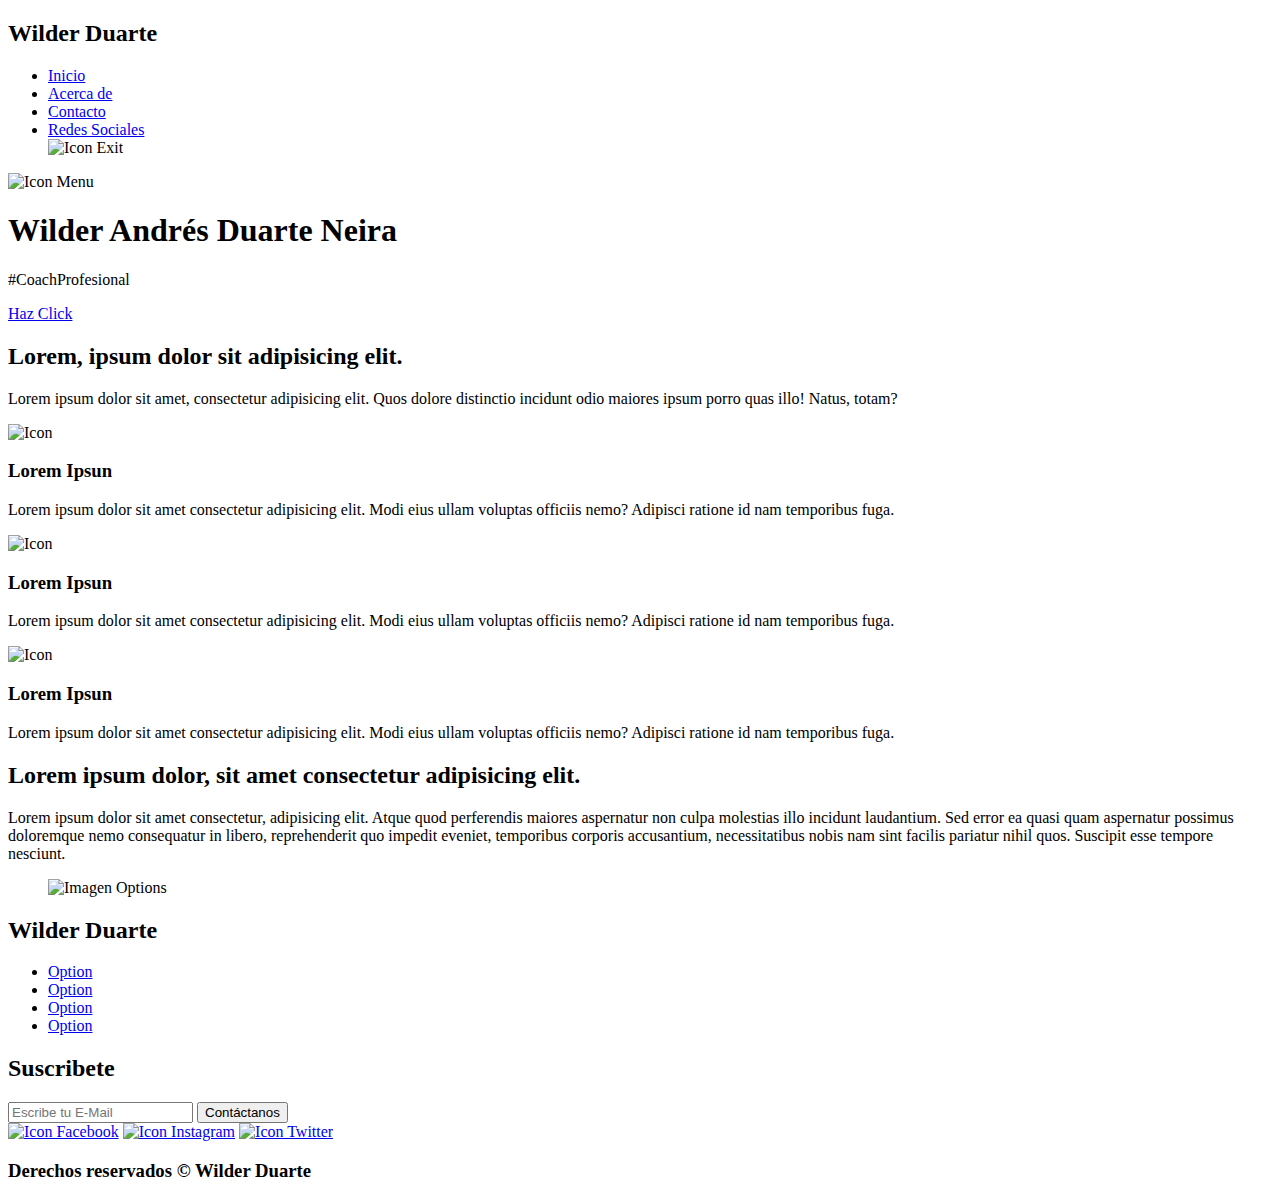
==== index.html @ a6acffa3 "first commit" ====
<!DOCTYPE html>
<html lang="en">
<head>
    <meta charset="UTF-8">
    <meta http-equiv="X-UA-Compatible" content="IE=edge">
    <meta name="viewport" content="width=device-width, initial-scale=1.0">
    <title>Wilder Duarte</title>
    <link rel="shortcut icon" href="icons/icon.png" type="image/x-icon">
    <link rel="stylesheet" href="css/normalize.css">
    <link rel="stylesheet" href="css/style.css">
</head>
<body>
    <!-- front page -->
    <header class="person">
        <nav class="nav container">
            <div class="nav_logo">
                <h2 class="nav_title">Wilder Duarte</h2>
            </div>
            <!-- ul.nav_link.nav_link_menu>(li.nav_items>a.nav_links{Texto})*4 -->
            <ul class="nav_link nav_link_menu">
                <li class="nav_items">
                    <a href="#" class="nav_links">Inicio</a>
                </li>
                <li class="nav_items">
                    <a href="#" class="nav_links">Acerca de</a>
                </li>
                <li class="nav_items">
                    <a href="#" class="nav_links">Contacto</a>
                </li>
                <li class="nav_items">
                    <a href="#" class="nav_links">Redes Sociales</a>
                </li>
                <img src="icons/exit.svg" alt="Icon Exit" class="nav_close">
            </ul>
            <div class="nav_menu">
                <img src="icons/menu.svg" alt="Icon Menu" class="nav_img">
            </div>
        </nav>
        <section class="person_container container">
            <h1 class="person_title">Wilder Andrés Duarte Neira</h1>
            <p class="person_paragraph">#CoachProfesional</p>
            <a href="#" class="btn">Haz Click</a>
        </section>
    </header>

    <!-- options -->
    <main>
        <section class="container about">
            <h2 class="subtitle">Lorem, ipsum dolor sit adipisicing elit.</h2>
            <p class="about_paragraph">Lorem ipsum dolor sit amet, consectetur adipisicing elit. Quos dolore distinctio incidunt odio maiores ipsum porro quas illo! Natus, totam?</p>

            <div class="about_main">
                <!-- (article.about_icons>img.about_icon+h3.about_title+p.about_paragraph)*3 -->
                <article class="about_icons">
                    <img src="icons/menu.svg" alt="Icon" class="about_icon">
                    <h3 class="about_title">Lorem Ipsun</h3>
                    <p class="about_paragraph">Lorem ipsum dolor sit amet consectetur adipisicing elit. Modi eius ullam voluptas officiis nemo? Adipisci ratione id nam temporibus fuga.</p>
                </article>
                <article class="about_icons">
                    <img src="icons/menu.svg" alt="Icon" class="about_icon">
                    <h3 class="about_title">Lorem Ipsun</h3>
                    <p class="about_paragraph">Lorem ipsum dolor sit amet consectetur adipisicing elit. Modi eius ullam voluptas officiis nemo? Adipisci ratione id nam temporibus fuga.</p>
                </article>
                <article class="about_icons">
                    <img src="icons/menu.svg" alt="Icon" class="about_icon">
                    <h3 class="about_title">Lorem Ipsun</h3>
                    <p class="about_paragraph">Lorem ipsum dolor sit amet consectetur adipisicing elit. Modi eius ullam voluptas officiis nemo? Adipisci ratione id nam temporibus fuga.</p>
                </article>
            </div>
        </section>
        
        <section class="options">
            <div class="options_container container">
                <div class="options_texts">
                    <h2 class="subtitle">Lorem ipsum dolor, sit amet consectetur adipisicing elit.</h2>
                    <p class="options_paragraph">Lorem ipsum dolor sit amet consectetur, adipisicing elit. Atque quod perferendis maiores aspernatur non culpa molestias illo incidunt laudantium. Sed error ea quasi quam aspernatur possimus doloremque nemo consequatur in libero, reprehenderit quo impedit eveniet, temporibus corporis accusantium, necessitatibus nobis nam sint facilis pariatur nihil quos. Suscipit esse tempore nesciunt.</p>
                </div>
                <figure class="options_picture">
                    <img src="images/Perfil.jpg" alt="Imagen Options" class="options_img">
                </figure>
            </div>
        </section>
    </main>

    <footer class="footer">
        <section class="footer_container container">
            <nav class="nav nav--footer">
                <h2 class="footer_title">Wilder Duarte</h2>
                <ul class="nav_link nav_link--footer">
                    <!-- (li.nav_items>a.nav_links{Option})*4 -->
                    <li class="nav_items">
                        <a href="#" class="nav_links">Option</a>
                    </li>
                    <li class="nav_items">
                        <a href="#" class="nav_links">Option</a>
                    </li>
                    <li class="nav_items">
                        <a href="#" class="nav_links">Option</a>
                    </li>
                    <li class="nav_items">
                        <a href="#" class="nav_links">Option</a>
                    </li>
                </ul>
            </nav>
            <form class="footer_form">
                <h2 class="footer_info">Suscribete</h2>
                <!-- .footer_inputs>input:email.footer_input+input:submit.footer_submit -->
                <div class="footer_inputs">
                    <input type="email" class="footer_input" placeholder="Escribe tu E-Mail">
                    <input type="submit" value="Contáctanos" class="footer_submit">
                </div>
            </form>
        </section>
        <section class="footer_copy container">
            <div class="footer_social">
                <a href="#" class="footer_icon"><img src="icons/facebook.svg" alt="Icon Facebook" class="footer_img"></a>
                <a href="#" class="footer_icon"><img src="icons/instagram.svg" alt="Icon Instagram" class="footer_img"></a>
                <a href="#" class="footer_icon"><img src="icons/twitter.svg" alt="Icon Twitter" class="footer_img"></a>
            </div>
            <h3 class="footer_copyright">Derechos reservados &copy; Wilder Duarte</h3>
        </section>
    </footer>

    <script src="js/slider.js"></script>
    <script src="js/questions.js"></script>
</body>
</html>
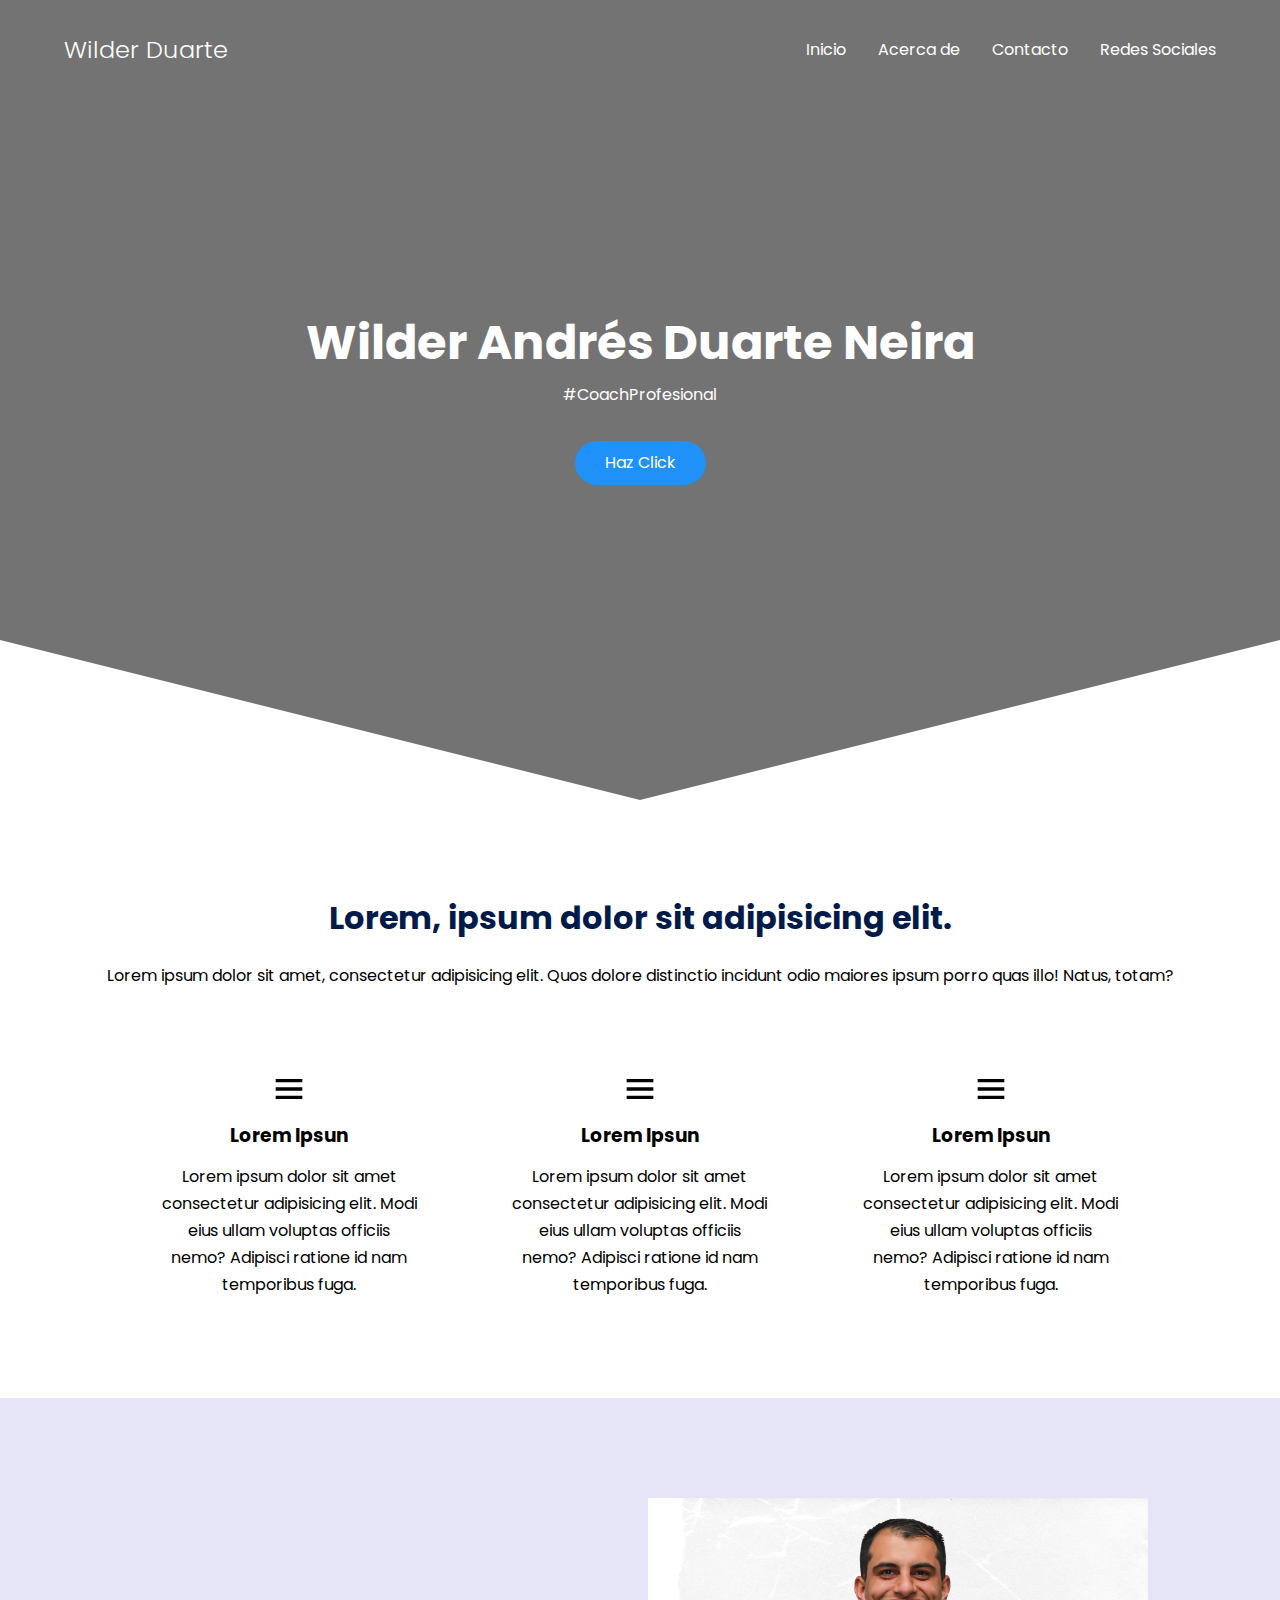
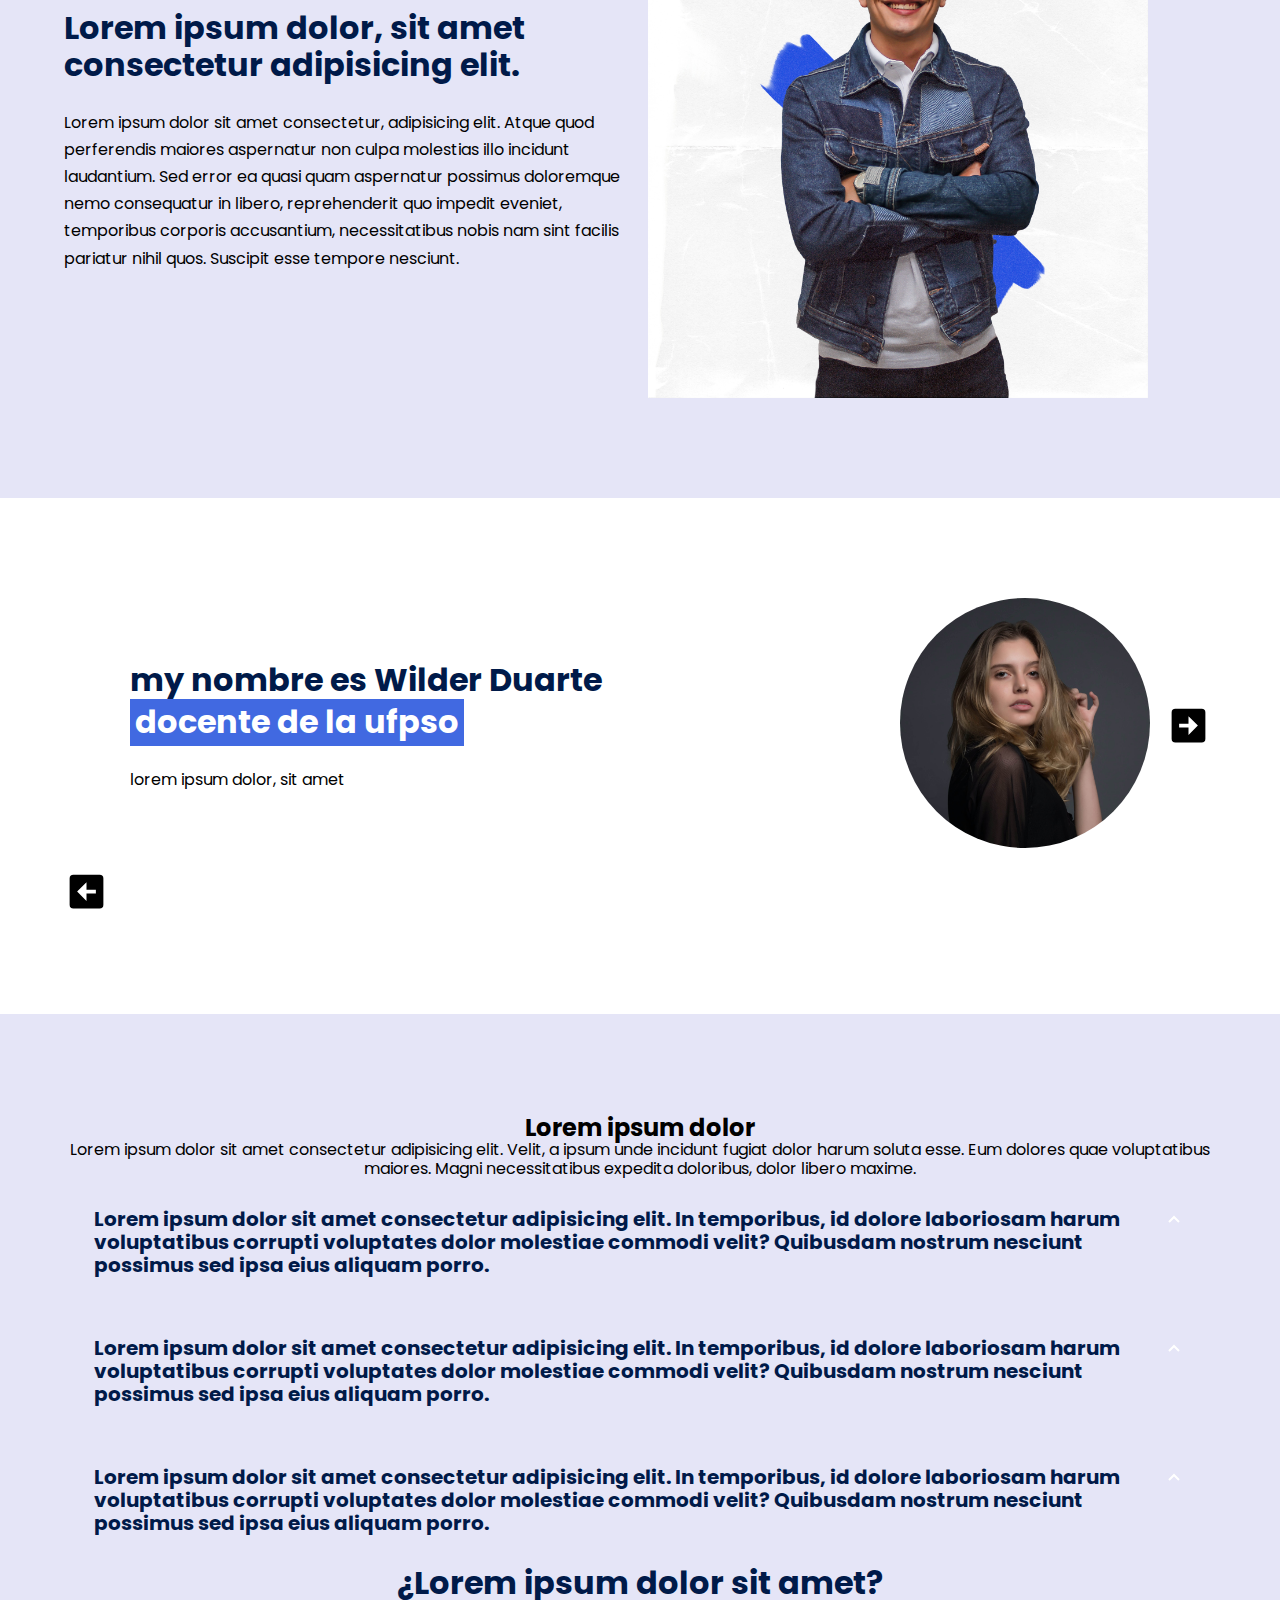
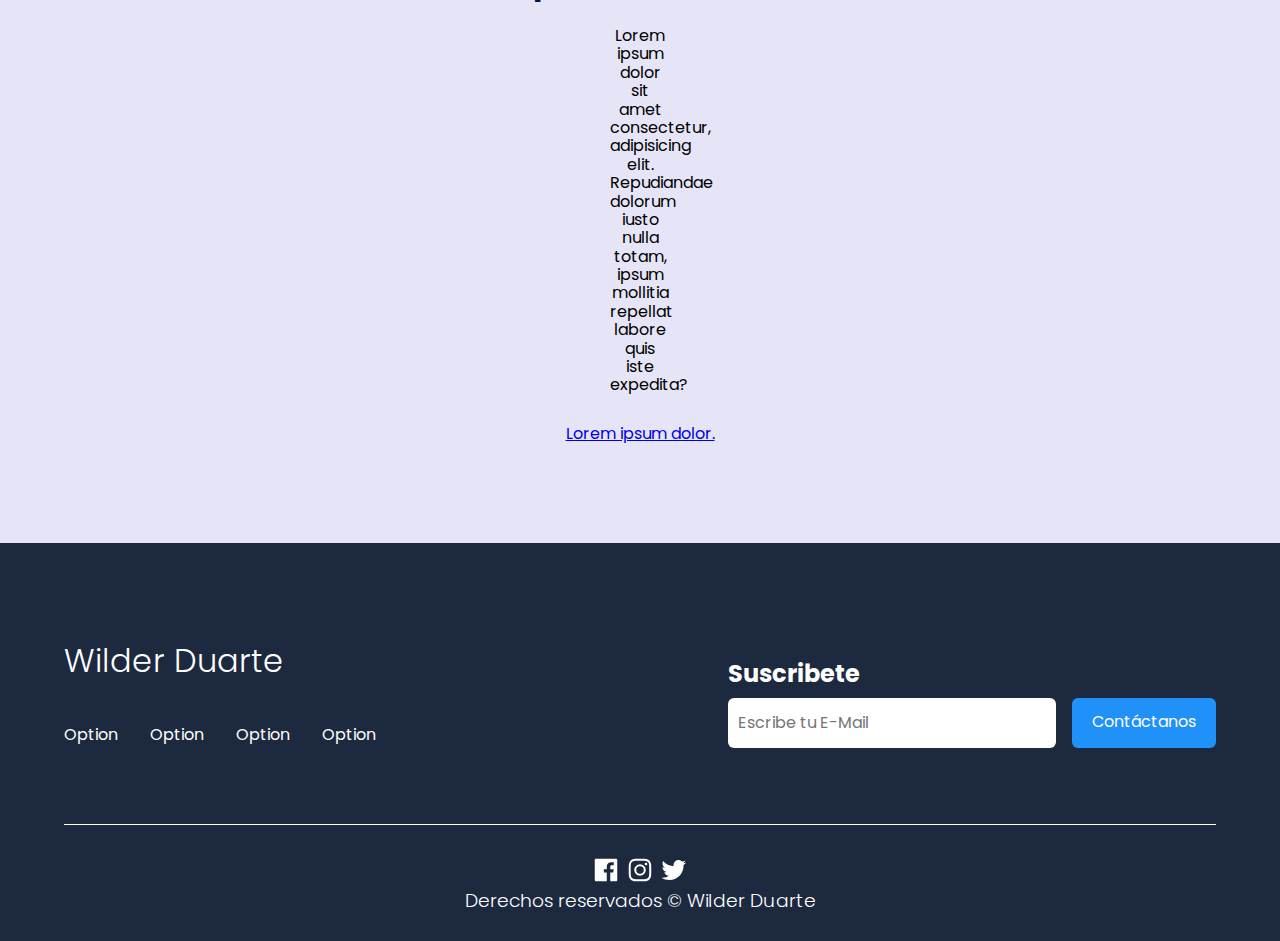
==== commit 014469b3: "proyecto en decadencia" ====
--- a/index.html
+++ b/index.html
@@ -80,6 +80,114 @@
                 </figure>
             </div>
         </section>
+        <!--slider-->
+        <section class="testimony"> 
+            <div class="testimony_container container">
+                <img src="" alt="" class="testimony_arrow" id="before">
+                <section class="testimony_body testimony_body--show" data-id="1">
+                    <div class="testimony_texts"> 
+                        <h2 class="subtitle"> my nombre es Wilder Duarte
+                            <span class="testimony_course"> docente de la ufpso</span>
+                        </h2>
+                        <p class="testimony_review"> lorem ipsum dolor, sit amet </p>
+                    </div>
+                    <figure class="testimony_picture">
+                        <img src="images/face1.jpg" alt="foto usuario" class="testimony_img">
+                    </figure>
+                </section>
+                <section class="testimony_body " data-id="1">
+                    <div class="testimony_texts"> 
+                        <h2 class="subtitle"> my nombre es Wilder Duarte
+                            <span class="testimony_course"> docente de la ufpso</span>
+                        </h2>
+                        <p class="testimony_review"> lorem ipsum dolor, sit amet </p>
+                    </div>
+                    <figure class="testimony_picture">
+                        <img src="images/face2.jpg" alt="foto usuario" class="testimony_img">
+                    </figure>
+                </section>
+                <section class="testimony_body " data-id="1">
+                    <div class="testimony_texts"> 
+                        <h2 class="subtitle"> my nombre es Wilder Duarte
+                            <span class="testimony_course"> docente de la ufpso</span>
+                        </h2>
+                        <p class="testimony_review"> lorem ipsum dolor, sit amet </p>
+                    </div>
+                    <figure class="testimony_picture">
+                        <img src="images/face3.jpg" alt="foto usuario" class="testimony_img">
+                    </figure>
+                </section>
+                <section class="testimony_body " data-id="1">
+                    <div class="testimony_texts"> 
+                        <h2 class="subtitle"> my nombre es Wilder Duarte
+                            <span class="testimony_course"> docente de la ufpso</span>
+                        </h2>
+                        <p class="testimony_review"> lorem ipsum dolor, sit amet </p>
+                    </div>
+                    <figure class="testimony_picture">
+                        <img src="images/face4.jpg" alt="foto usuario" class="testimony_img">
+                    </figure>
+                </section>
+                    <img src="icons/rightarrow.svg" alt="Icons" class="testimony_arrow" id="next">
+                    <img src="icons/leftarrow.svg" alt="Icons" class="testimony_arrow" id="before">
+            </div>
+
+        </section>
+        <!--questions-->
+        <section class="questions">
+            <div class="container">
+                <h2 class="subtititle"> Lorem ipsum dolor</h2>
+                <p class="questions_paragraph">Lorem ipsum dolor sit amet consectetur adipisicing elit. Velit, a ipsum unde incidunt fugiat dolor harum soluta esse. Eum dolores quae voluptatibus maiores. Magni necessitatibus expedita doloribus, dolor libero maxime.</p>
+
+                <section class="questions-container">
+                    <article class="questions_padding">
+                        <div class="questions_answer">
+                            <h3 class="questions_title">Lorem ipsum dolor sit amet consectetur adipisicing elit. In temporibus, id dolore laboriosam harum voluptatibus corrupti voluptates dolor molestiae commodi velit? Quibusdam nostrum nesciunt possimus sed ipsa eius aliquam porro.
+                                <span class="questions_arrow">
+                                    <img src="icons/arrow.svg" alt="" class="questions_img">
+                                </span>
+                            </h3>
+                            <p class="questions_show">
+                                Lorem ipsum dolor sit, amet consectetur adipisicing elit. Enim quae necessitatibus sunt eius, voluptatum libero? Earum distinctio voluptas repellendus tenetur!
+                            </p>
+                        </div>
+                    </article>
+                    <article class="questions_padding">
+                        <div class="questions_answer">
+                            <h3 class="questions_title">Lorem ipsum dolor sit amet consectetur adipisicing elit. In temporibus, id dolore laboriosam harum voluptatibus corrupti voluptates dolor molestiae commodi velit? Quibusdam nostrum nesciunt possimus sed ipsa eius aliquam porro.
+                                <span class="questions_arrow">
+                                    <img src="icons/arrow.svg" alt="" class="questions_img">
+                                </span>
+                            </h3>
+                            <p class="questions_show">
+                                Lorem ipsum dolor sit, amet consectetur adipisicing elit. Enim quae necessitatibus sunt eius, voluptatum libero? Earum distinctio voluptas repellendus tenetur!
+                            </p>
+                        </div>
+                    </article>
+                    <article class="questions_padding">
+                        <div class="questions_answer">
+                            <h3 class="questions_title">Lorem ipsum dolor sit amet consectetur adipisicing elit. In temporibus, id dolore laboriosam harum voluptatibus corrupti voluptates dolor molestiae commodi velit? Quibusdam nostrum nesciunt possimus sed ipsa eius aliquam porro.
+                                <span class="questions_arrow">
+                                    <img src="icons/arrow.svg" alt="" class="questions_img">
+                                </span>
+                            </h3>
+                            <p class="questions_show">
+                                Lorem ipsum dolor sit, amet consectetur adipisicing elit. Enim quae necessitatibus sunt eius, voluptatum libero? Earum distinctio voluptas repellendus tenetur!
+                            </p>
+                        </div>
+                    </article>
+                </section>
+
+                <section class="questions_offer">
+                    <h2 class="subtitle">¿Lorem ipsum dolor sit amet?</h2>
+                    <p class="questions_copy">
+                        Lorem ipsum dolor sit amet consectetur, adipisicing elit. Repudiandae dolorum iusto nulla totam, ipsum mollitia repellat labore quis iste expedita?
+                    </p>
+                    <a href="#" class="cta">Lorem ipsum dolor.</a>
+                </section>
+            </div>
+
+        </section>
     </main>
 
     <footer class="footer">
--- a/css/style.css
+++ b/css/style.css
@@ -0,0 +1,413 @@
+@import url('https://fonts.googleapis.com/css2?family=Poppins:wght@300;400;600;700&display=swap');
+
+body{
+    font-family: 'Poppins', sans-serif;
+}
+
+:root{
+    --padding-container: 100px 0;
+    --color-title: #001a49;
+}
+
+/* front page */
+
+.container{
+    width: 90%;
+    max-width: 1200px;
+    margin: 0 auto;
+    overflow: hidden;
+    padding: var(--padding-container);
+}
+
+.person{
+    width: 100%;
+    height: 100vh;
+    min-height: 600px;
+    max-height: 800px;
+    position: relative;
+    display: grid;
+    grid-template-rows: 100px 1fr;
+    color: #fff;
+}
+
+.person::before{
+    content: "";
+    position: absolute;
+    top: 0;
+    left: 0;
+    width: 100%;
+    height: 100%;
+    background-image: linear-gradient(180deg, #0000008c 0%, #0000008c 100%), url('../images/wilderduarte_frontpage.jpg');
+    background-size: cover;
+    clip-path: polygon(100% 0, 100% 80%, 50% 100%, 0 80%, 0 0);
+    z-index: -1;
+}
+
+/* nav */
+.nav{
+    --padding-container: 0;
+    height: 100%;
+    display: flex;
+    align-items: center;
+}
+
+.nav_title{
+    font-weight: 300;
+}
+
+.nav_link{
+    margin-left: auto;
+    padding: 0;
+    display: grid;
+    grid-auto-flow: column;
+    grid-auto-columns: max-content;
+    gap: 2em;
+}
+
+.nav_items{
+    list-style: none;
+}
+
+.nav_links{
+    color: #fff;
+    text-decoration: none;
+}
+
+.nav_menu{
+    margin-left: auto;
+    cursor: pointer;
+    display: none;
+}
+
+.nav_img{
+    display: block;
+    width: 30px;
+}
+
+.nav_close{
+    display: var(--show, none);
+}
+
+/* person container */
+
+.person_container{
+    max-width: 800px;
+    --padding-container: 0;
+    display: grid;
+    grid-auto-rows: max-content;
+    align-content: center;
+    gap: 1em;
+    padding-bottom: 100px;
+    text-align: center;
+}
+
+.person_title{
+    font-size: 3rem;
+}
+
+.person_paragraph{
+    margin-bottom: 20px;
+}
+
+.btn{
+    display: inline-block;
+    background-color: #2091f9;
+    justify-self: center;
+    color: #fff;
+    text-decoration: none;
+    padding: 13px 30px;
+    border-radius: 32px;
+}
+
+/* about */
+
+.about{
+    text-align: center;
+}
+
+.subtitle{
+    color: var(--color-title);
+    font-size: 2rem;
+    margin-bottom: 25px;
+}
+
+.about_paragraph{
+    line-height: 1.7;
+}
+
+.about_main{
+    padding-top: 80px;
+    display: grid;
+    width: 90%;
+    margin: 0 auto;
+    gap: 1em;
+    overflow: hidden;
+    grid-template-columns: repeat(auto-fit, minmax(260px, auto));
+}
+
+.about_icons{
+    display: grid;
+    gap: 1em;
+    justify-items: center;
+    width: 260px;
+    overflow: hidden;
+    margin: 0 auto;
+}
+
+.about_icon{
+    width: 40px;
+}
+
+/* options */
+
+.options{
+    background-color: #e5e5f7;
+    background-image: linear-gradient(#444cf7 0.5px, transparente 0.5px), radial-gradient(#444cf7 0.5px, #e5e5f7 0.5px);
+    background-size: cover;
+    background-position: 0 0, 10px 10px;
+    overflow: hidden;
+}
+
+.options_container{
+    display: grid;
+    grid-template-columns: 1fr 1fr;
+    gap: 1em;
+    align-items: center;
+}
+
+.options_picture{
+    max-width: 500px;
+}
+
+.options_paragraph{
+    line-height: 1.7;
+    margin-bottom: 15px;
+}
+
+.options_img{
+    width: 100%;
+    display: block;
+}
+/* slider */
+
+.testimony{
+    background-color: #fff;
+
+}
+.testimony_container{
+    display: grid;
+    grid-template-columns: 50px 1fr 50px;
+    gap: 1em;
+    align-items: center;
+
+
+}
+
+.testimony_body{
+    display: grid;
+    grid-template-columns: 1fr max-content;
+    justify-content: space-between;
+    align-items: center;
+    gap: 2em;
+    grid-column: 2/3;
+    grid-row: 1/2;
+    opacity: 0;
+    pointer-events: none;
+}
+.testimony_body--show{
+    pointer-events: unsert;
+    opacity: 1;
+    transition: opacity 1.5s ease-in-out;
+    
+}
+
+.testimony_img{
+    width: 250px;
+    height: 250px;
+    border-radius: 50%;
+    object-fit: cover;
+    object-position: 50% 30%;
+}
+
+.testimony_text{
+    max-width: 700px;
+
+}
+
+.testimony_course{
+    background-color: royalblue;
+    color:#fff;
+    display: inline-block;
+    padding: 5px;
+
+}
+
+.testimony_arrow{
+    width: 90%;
+    cursor: pointer;
+}
+
+
+.questions{
+    text-align: center;
+    background-color: #e5e5f7;
+}
+
+.questions_container{
+    display: grid;
+    gap: 2em;
+    padding-top: 50px;
+    padding-bottom: 100px;
+}
+
+.questions_padding{
+    padding: 0;
+    transition: padding .3s;
+    border: 1px;
+    border-radius: 6px;
+}
+
+.questions_padding--add{
+    padding-bottom: 30px;
+
+}
+
+.questions_answer{
+    padding: 0 30px 0;
+    overflow: hidden;
+}
+
+.questions_title{
+    text-align: left;
+    display: flex;
+    font-size: 20px;
+    padding: 30px 0 30px;
+    cursor: pointer;
+    color: var(--color-title);
+    justify-content: space-between;
+
+}
+
+.questions-arrow{
+    border-radius: 50px;
+    background-color: var(--color-title);
+    width: 25px;
+    height: 25px;
+    display: flex;
+    justify-content: center;
+    align-items: center;
+    align-self: flex-end;
+    margin-left: 10px;
+    transition: transform .3s;
+}
+
+.questions-arrow--rotate{
+    transform: rotate(180deg);
+
+}
+
+.questions_show{
+    
+    text-align: left;
+    height: 0;
+    transition: heigth .3s;
+
+}
+
+.questions_img{
+    display: block;
+
+}
+
+.questions_copy{
+    width: 60px;
+    margin: 0 auto;
+    margin-bottom: 30px;
+}
+/* footer */
+
+.footer {
+    background-color: #1d293f;
+}
+
+.footer_title{
+    font-weight: 300;
+    font-size: 2rem;
+    margin-bottom: 30px;
+}
+
+.footer_title, .footer_info{
+    color: #fff;
+}
+
+.footer_container{
+    display: flex;
+    justify-content: space-between;
+    align-items: center;
+    border-bottom: 1px solid #fff;
+    padding-bottom: 60px;
+}
+
+.nav--footer{
+    padding-bottom: 20px;
+    display: grid;
+    gap: 1em;
+    grid-auto-flow: row;
+    height: 100%;
+}
+
+.nav_link--footer{
+    display: flex;
+    margin: 0;
+    margin-right: 20px;
+    flex-wrap: wrap;    
+}
+
+.footer_inputs{
+    margin-top: 10px;
+    display: flex;
+    overflow: hidden;
+}
+
+.footer_input{
+    background-color: #fff;
+    height: 50px;
+    display: block;
+    padding-left: 10px;
+    border-radius: 6px;
+    font-size: 1rem;
+    outline: none;
+    border: none;
+    margin-right: 16px;
+}
+
+.footer_submit{
+    margin-left: auto;
+    display: inline-block;
+    height: 50px;
+    padding: 0 20px;
+    background-color: #2091f9;
+    border: none;
+    font-size: 1rem;
+    color: #fff;
+    border-radius: 6px;
+    cursor: pointer;
+}
+
+.footer_copy{
+    --padding-container: 30px 0;
+    text-align: center;
+    color: #fff;
+}
+
+.footer_copyright{
+    font-weight: 300;
+}
+
+.footer_icons{
+    margin-bottom: 10px;
+}
+
+.footer_img{
+    width: 30px;
+}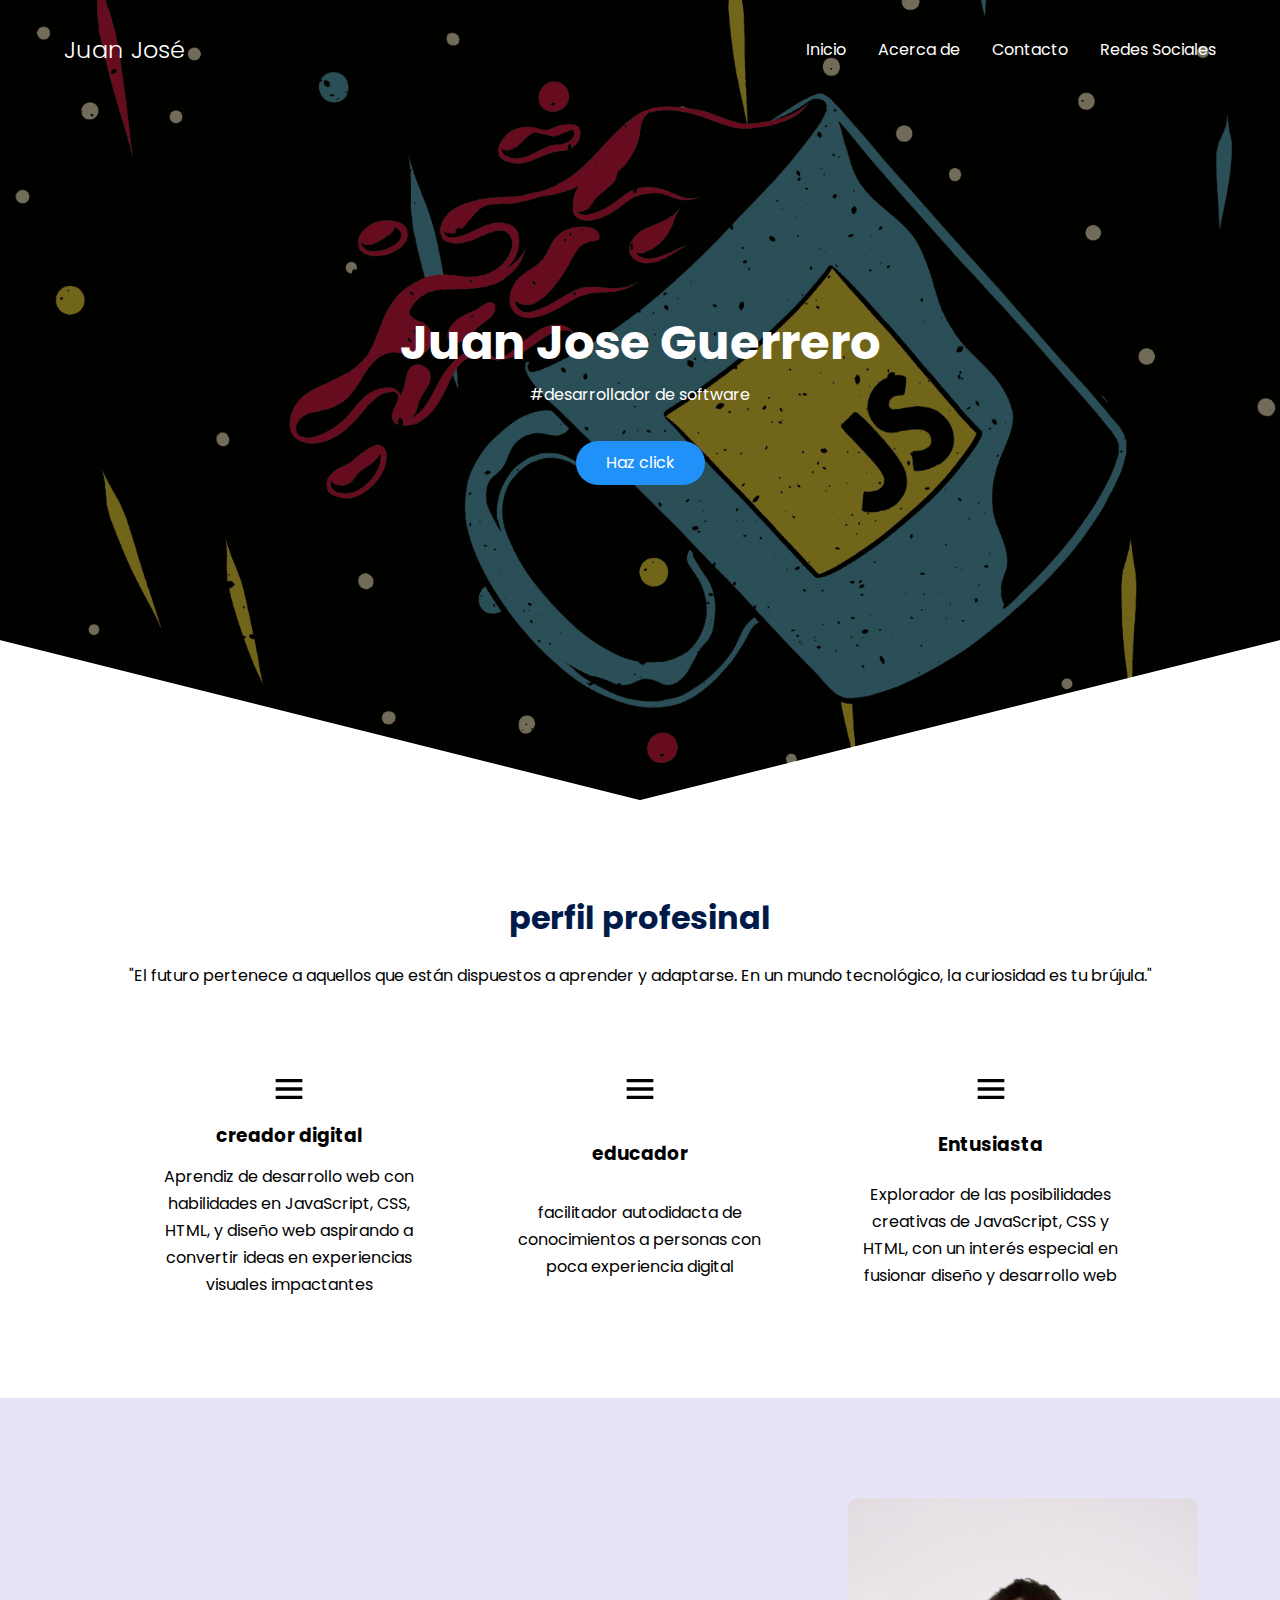
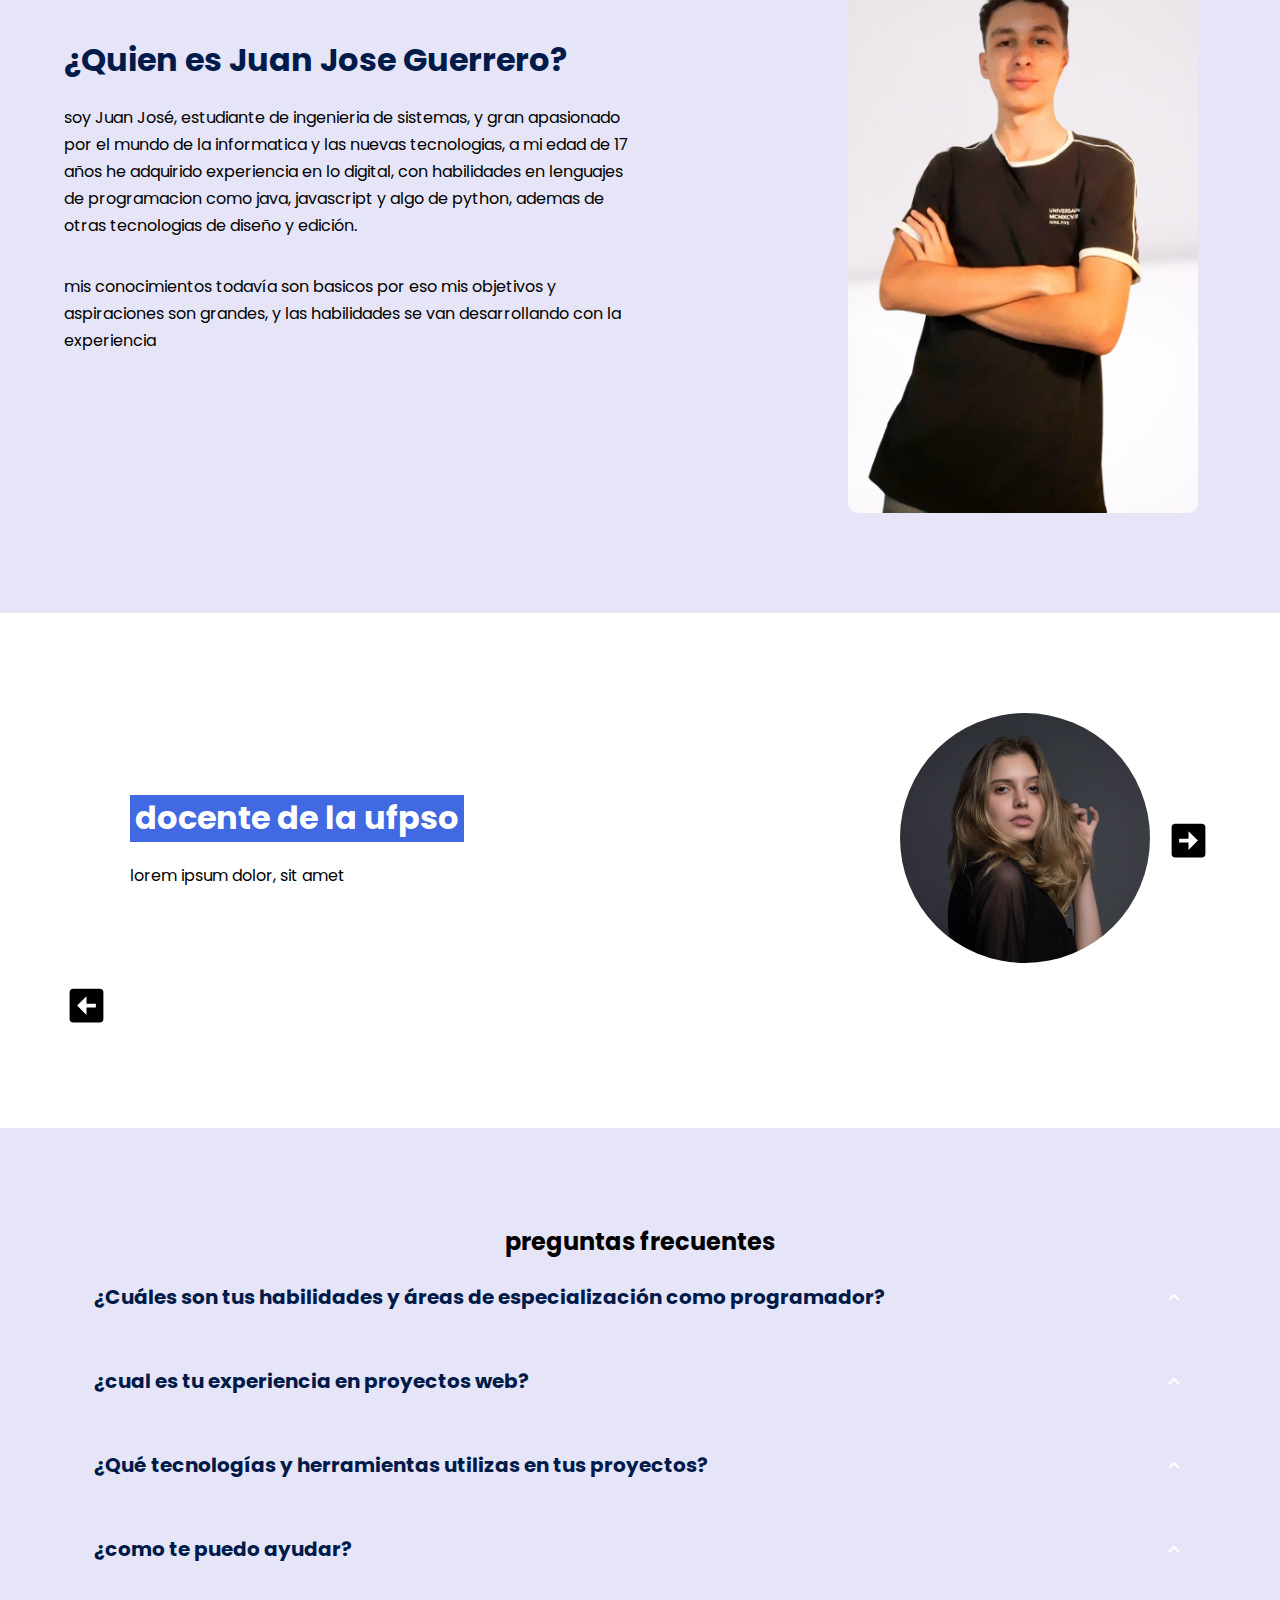
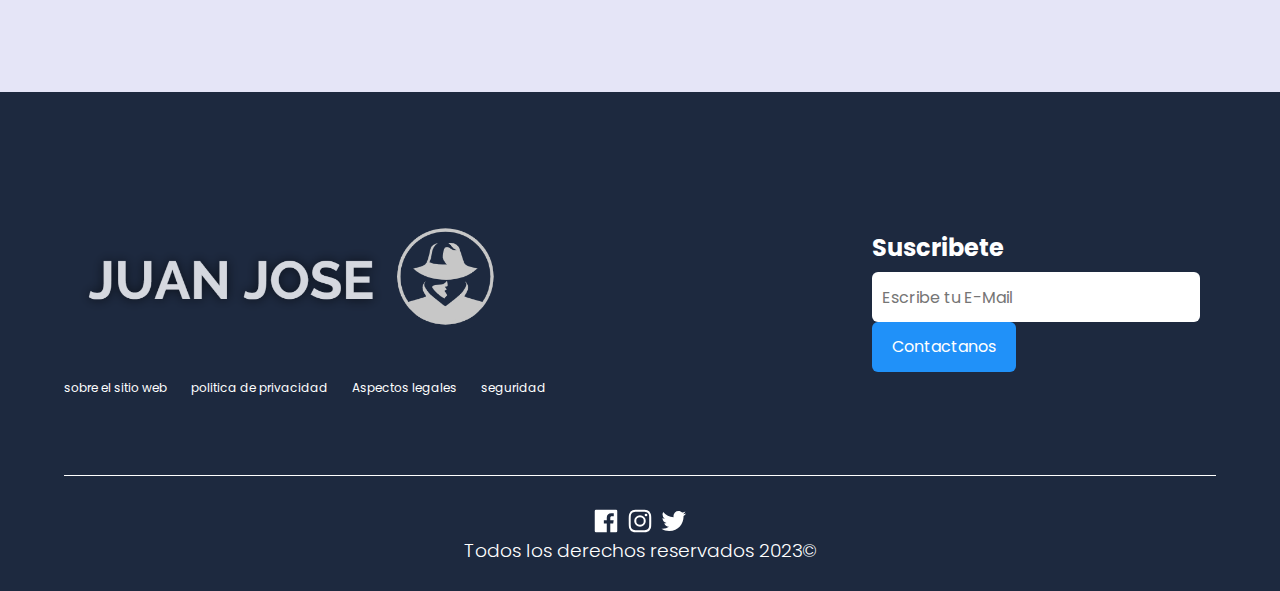
==== commit 1df982f4: "actualizacion perfil profesional" ====
--- a/index.html
+++ b/index.html
@@ -4,7 +4,7 @@
     <meta charset="UTF-8">
     <meta http-equiv="X-UA-Compatible" content="IE=edge">
     <meta name="viewport" content="width=device-width, initial-scale=1.0">
-    <title>Wilder Duarte</title>
+    <title>Perfil Profesional</title>
     <link rel="shortcut icon" href="icons/icon.png" type="image/x-icon">
     <link rel="stylesheet" href="css/normalize.css">
     <link rel="stylesheet" href="css/style.css">
@@ -14,7 +14,7 @@
     <header class="person">
         <nav class="nav container">
             <div class="nav_logo">
-                <h2 class="nav_title">Wilder Duarte</h2>
+                <h2 class="nav_title">Juan José</h2>
             </div>
             <!-- ul.nav_link.nav_link_menu>(li.nav_items>a.nav_links{Texto})*4 -->
             <ul class="nav_link nav_link_menu">
@@ -37,46 +37,56 @@
             </div>
         </nav>
         <section class="person_container container">
-            <h1 class="person_title">Wilder Andrés Duarte Neira</h1>
-            <p class="person_paragraph">#CoachProfesional</p>
-            <a href="#" class="btn">Haz Click</a>
+            <h1 class="person_title">Juan Jose Guerrero </h1>
+            <p class="person_paragraph">#desarrollador de software</p>
+            
+            <a class="btn" href="#infopersonal">Haz click</a>
         </section>
     </header>
 
     <!-- options -->
     <main>
         <section class="container about">
-            <h2 class="subtitle">Lorem, ipsum dolor sit adipisicing elit.</h2>
-            <p class="about_paragraph">Lorem ipsum dolor sit amet, consectetur adipisicing elit. Quos dolore distinctio incidunt odio maiores ipsum porro quas illo! Natus, totam?</p>
+            <h2 class="subtitle"> perfil   profesinal</h2>
+            <p class="about_paragraph">"El futuro pertenece a aquellos que están dispuestos a aprender y adaptarse. En un mundo tecnológico, la curiosidad es tu brújula."</p>
 
             <div class="about_main">
                 <!-- (article.about_icons>img.about_icon+h3.about_title+p.about_paragraph)*3 -->
                 <article class="about_icons">
                     <img src="icons/menu.svg" alt="Icon" class="about_icon">
-                    <h3 class="about_title">Lorem Ipsun</h3>
-                    <p class="about_paragraph">Lorem ipsum dolor sit amet consectetur adipisicing elit. Modi eius ullam voluptas officiis nemo? Adipisci ratione id nam temporibus fuga.</p>
+                    <h3 class="about_title"> creador digital </h3>
+                    <p class="about_paragraph">Aprendiz de desarrollo web con habilidades en JavaScript, CSS, HTML, y diseño web aspirando a convertir ideas en experiencias visuales impactantes</p>
                 </article>
                 <article class="about_icons">
                     <img src="icons/menu.svg" alt="Icon" class="about_icon">
-                    <h3 class="about_title">Lorem Ipsun</h3>
-                    <p class="about_paragraph">Lorem ipsum dolor sit amet consectetur adipisicing elit. Modi eius ullam voluptas officiis nemo? Adipisci ratione id nam temporibus fuga.</p>
+                    <h3 class="about_title">educador </h3>
+                    <p class="about_paragraph">facilitador autodidacta de conocimientos a personas con poca experiencia digital</p>
                 </article>
                 <article class="about_icons">
                     <img src="icons/menu.svg" alt="Icon" class="about_icon">
-                    <h3 class="about_title">Lorem Ipsun</h3>
-                    <p class="about_paragraph">Lorem ipsum dolor sit amet consectetur adipisicing elit. Modi eius ullam voluptas officiis nemo? Adipisci ratione id nam temporibus fuga.</p>
+                    <h3 class="about_title">Entusiasta</h3>
+                    <p class="about_paragraph">Explorador de las posibilidades creativas de JavaScript, CSS y HTML, con un interés especial en fusionar diseño y desarrollo web</p>
                 </article>
             </div>
         </section>
         
-        <section class="options">
+        <section class="options" id="infopersonal">
             <div class="options_container container">
-                <div class="options_texts">
-                    <h2 class="subtitle">Lorem ipsum dolor, sit amet consectetur adipisicing elit.</h2>
-                    <p class="options_paragraph">Lorem ipsum dolor sit amet consectetur, adipisicing elit. Atque quod perferendis maiores aspernatur non culpa molestias illo incidunt laudantium. Sed error ea quasi quam aspernatur possimus doloremque nemo consequatur in libero, reprehenderit quo impedit eveniet, temporibus corporis accusantium, necessitatibus nobis nam sint facilis pariatur nihil quos. Suscipit esse tempore nesciunt.</p>
+                <div class="options_texts" id="text">
+                    <h2 class="subtitle">¿Quien es Juan Jose Guerrero?</h2>
+                    <p class="options_paragraph">
+                         soy Juan José, estudiante de ingenieria de sistemas, y gran apasionado por el mundo de la informatica y las nuevas tecnologias, 
+                        a mi edad de 17 años he adquirido experiencia en lo digital, con habilidades en lenguajes de programacion como java, javascript y algo de python, ademas de otras tecnologias de diseño y edición. 
+                    </p>
+                    <br>
+                    <p class="options_paragraph"> 
+                        mis conocimientos todavía son basicos por eso mis objetivos y aspiraciones son grandes, y las habilidades se van desarrollando con la experiencia
+                    </p>
+                    
+                
                 </div>
                 <figure class="options_picture">
-                    <img src="images/Perfil.jpg" alt="Imagen Options" class="options_img">
+                    <img src="images/fotoJuan.png" alt="Imagen Options" class="options_img">
                 </figure>
             </div>
         </section>
@@ -86,7 +96,7 @@
                 <img src="" alt="" class="testimony_arrow" id="before">
                 <section class="testimony_body testimony_body--show" data-id="1">
                     <div class="testimony_texts"> 
-                        <h2 class="subtitle"> my nombre es Wilder Duarte
+                        <h2 class="subtitle"> 
                             <span class="testimony_course"> docente de la ufpso</span>
                         </h2>
                         <p class="testimony_review"> lorem ipsum dolor, sit amet </p>
@@ -136,55 +146,61 @@
         <!--questions-->
         <section class="questions">
             <div class="container">
-                <h2 class="subtititle"> Lorem ipsum dolor</h2>
-                <p class="questions_paragraph">Lorem ipsum dolor sit amet consectetur adipisicing elit. Velit, a ipsum unde incidunt fugiat dolor harum soluta esse. Eum dolores quae voluptatibus maiores. Magni necessitatibus expedita doloribus, dolor libero maxime.</p>
+                <h2 class="subtititle"> preguntas frecuentes </h2>
 
                 <section class="questions-container">
                     <article class="questions_padding">
                         <div class="questions_answer">
-                            <h3 class="questions_title">Lorem ipsum dolor sit amet consectetur adipisicing elit. In temporibus, id dolore laboriosam harum voluptatibus corrupti voluptates dolor molestiae commodi velit? Quibusdam nostrum nesciunt possimus sed ipsa eius aliquam porro.
+                            <h3 class="questions_title">¿Cuáles son tus habilidades y áreas de especialización como programador?
                                 <span class="questions_arrow">
                                     <img src="icons/arrow.svg" alt="" class="questions_img">
                                 </span>
                             </h3>
                             <p class="questions_show">
-                                Lorem ipsum dolor sit, amet consectetur adipisicing elit. Enim quae necessitatibus sunt eius, voluptatum libero? Earum distinctio voluptas repellendus tenetur!
-                            </p>
-                        </div>
-                    </article>
-                    <article class="questions_padding">
-                        <div class="questions_answer">
-                            <h3 class="questions_title">Lorem ipsum dolor sit amet consectetur adipisicing elit. In temporibus, id dolore laboriosam harum voluptatibus corrupti voluptates dolor molestiae commodi velit? Quibusdam nostrum nesciunt possimus sed ipsa eius aliquam porro.
+                                proximamente dare respuesta
+                            </p>
+                        </div>
+                    </article>
+                    <article class="questions_padding">
+                        <div class="questions_answer">
+                            <h3 class="questions_title">¿cual es tu experiencia en proyectos web?
                                 <span class="questions_arrow">
                                     <img src="icons/arrow.svg" alt="" class="questions_img">
                                 </span>
                             </h3>
                             <p class="questions_show">
-                                Lorem ipsum dolor sit, amet consectetur adipisicing elit. Enim quae necessitatibus sunt eius, voluptatum libero? Earum distinctio voluptas repellendus tenetur!
-                            </p>
-                        </div>
-                    </article>
-                    <article class="questions_padding">
-                        <div class="questions_answer">
-                            <h3 class="questions_title">Lorem ipsum dolor sit amet consectetur adipisicing elit. In temporibus, id dolore laboriosam harum voluptatibus corrupti voluptates dolor molestiae commodi velit? Quibusdam nostrum nesciunt possimus sed ipsa eius aliquam porro.
-                                <span class="questions_arrow">
-                                    <img src="icons/arrow.svg" alt="" class="questions_img">
-                                </span>
-                            </h3>
-                            <p class="questions_show">
-                                Lorem ipsum dolor sit, amet consectetur adipisicing elit. Enim quae necessitatibus sunt eius, voluptatum libero? Earum distinctio voluptas repellendus tenetur!
-                            </p>
-                        </div>
-                    </article>
-                </section>
-
-                <section class="questions_offer">
-                    <h2 class="subtitle">¿Lorem ipsum dolor sit amet?</h2>
-                    <p class="questions_copy">
-                        Lorem ipsum dolor sit amet consectetur, adipisicing elit. Repudiandae dolorum iusto nulla totam, ipsum mollitia repellat labore quis iste expedita?
-                    </p>
-                    <a href="#" class="cta">Lorem ipsum dolor.</a>
-                </section>
+                                proximamente dare respuesta
+                            </p>
+                        </div>
+                    </article>
+                    <article class="questions_padding">
+                        <div class="questions_answer">
+                            <h3 class="questions_title"> ¿Qué tecnologías y herramientas utilizas en tus proyectos?
+                                <span class="questions_arrow">
+                                    <img src="icons/arrow.svg" alt="" class="questions_img">
+                                </span>
+                            </h3> 
+                            <p class="questions_show">
+                                proximamente dare respuesta
+                            </p>
+                        </div>
+                    </article>
+                    <article class="questions_padding">
+                        <div class="questions_answer">
+                            <h3 class="questions_title"> ¿como te puedo ayudar?
+                                <span class="questions_arrow">
+                                    <img src="icons/arrow.svg" alt="" class="questions_img">
+                                </span>
+                            </h3> 
+                            <p class="questions_show">
+                                proximamente dare respuesta
+                            </p>
+                        </div>
+                    </article>
+
+                </section>
+
+                
             </div>
 
         </section>
@@ -193,20 +209,21 @@
     <footer class="footer">
         <section class="footer_container container">
             <nav class="nav nav--footer">
-                <h2 class="footer_title">Wilder Duarte</h2>
+                <div class="logo"><img src="/images/logoJJ.png" width="450px" id="img_logo"></div>
+                
                 <ul class="nav_link nav_link--footer">
                     <!-- (li.nav_items>a.nav_links{Option})*4 -->
                     <li class="nav_items">
-                        <a href="#" class="nav_links">Option</a>
-                    </li>
-                    <li class="nav_items">
-                        <a href="#" class="nav_links">Option</a>
-                    </li>
-                    <li class="nav_items">
-                        <a href="#" class="nav_links">Option</a>
-                    </li>
-                    <li class="nav_items">
-                        <a href="#" class="nav_links">Option</a>
+                        <a href="/html/InfoS.html" class="nav_links">sobre el sitio web</a>
+                    </li>
+                    <li class="nav_items">
+                        <a href="/html/InfoS.html" class="nav_links">politica de privacidad</a>
+                    </li>
+                    <li class="nav_items">
+                        <a href="/html/InfoS.html" class="nav_links">Aspectos legales</a>
+                    </li>
+                    <li class="nav_items">
+                        <a href="/html/InfoS.html" class="nav_links">seguridad</a>
                     </li>
                 </ul>
             </nav>
@@ -215,17 +232,17 @@
                 <!-- .footer_inputs>input:email.footer_input+input:submit.footer_submit -->
                 <div class="footer_inputs">
                     <input type="email" class="footer_input" placeholder="Escribe tu E-Mail">
-                    <input type="submit" value="Contáctanos" class="footer_submit">
+                    <a href="/html/contacto.html"><button class="footer_submit" type="button"> Contactanos </button></a>
                 </div>
             </form>
         </section>
         <section class="footer_copy container">
             <div class="footer_social">
-                <a href="#" class="footer_icon"><img src="icons/facebook.svg" alt="Icon Facebook" class="footer_img"></a>
-                <a href="#" class="footer_icon"><img src="icons/instagram.svg" alt="Icon Instagram" class="footer_img"></a>
-                <a href="#" class="footer_icon"><img src="icons/twitter.svg" alt="Icon Twitter" class="footer_img"></a>
-            </div>
-            <h3 class="footer_copyright">Derechos reservados &copy; Wilder Duarte</h3>
+                <a href="https://www.facebook.com/juanjose.guerrero.1401933" class="footer_icon"><img src="icons/facebook.svg" alt="Icon Facebook" class="footer_img"></a>
+                <a href="https://www.instagram.com/juanjo_g23/" class="footer_icon"><img src="icons/instagram.svg" alt="Icon Instagram" class="footer_img"></a>
+                <a href="https://twitter.com/Juanjos47950758" class="footer_icon"><img src="icons/twitter.svg" alt="Icon Twitter" class="footer_img"></a>
+            </div>
+            <h3 class="footer_copyright">Todos los derechos reservados 2023&copy; </h3>
         </section>
     </footer>
 
--- a/css/style.css
+++ b/css/style.css
@@ -1,5 +1,9 @@
 @import url('https://fonts.googleapis.com/css2?family=Poppins:wght@300;400;600;700&display=swap');
 
+
+html{
+    scroll-behavior: smooth;
+}
 body{
     font-family: 'Poppins', sans-serif;
 }
@@ -37,7 +41,8 @@
     left: 0;
     width: 100%;
     height: 100%;
-    background-image: linear-gradient(180deg, #0000008c 0%, #0000008c 100%), url('../images/wilderduarte_frontpage.jpg');
+    background-image: linear-gradient(180deg, #0000008c 0%, #0000008c 100%), url('/images/fondojavascript.png');
+    
     background-size: cover;
     clip-path: polygon(100% 0, 100% 80%, 50% 100%, 0 80%, 0 0);
     z-index: -1;
@@ -119,6 +124,10 @@
     border-radius: 32px;
 }
 
+.btn:hover{
+    background-color: #3282ce;
+}
+
 /* about */
 
 .about{
@@ -159,6 +168,10 @@
 }
 
 /* options */
+
+#infopersonal{
+    scroll-margin-top: 8ex;
+}
 
 .options{
     background-color: #e5e5f7;
@@ -176,17 +189,34 @@
 }
 
 .options_picture{
-    max-width: 500px;
+    max-width: 300px;
+    display: block;
+    flex-direction: column;
+    
 }
 
 .options_paragraph{
     line-height: 1.7;
     margin-bottom: 15px;
+    
 }
 
 .options_img{
-    width: 100%;
+    margin-left: 200px;
+    width: 350px;
     display: block;
+    flex-direction: column;
+    position: relative;
+    border-radius: 10px;
+    filter: brightness(50%), saturate(321%);
+    height: auto;
+    transition: transform .3s;
+
+    
+}
+
+.options_img:hover{
+    transform: scale(1.2);
 }
 /* slider */
 
@@ -258,6 +288,7 @@
     gap: 2em;
     padding-top: 50px;
     padding-bottom: 100px;
+    
 }
 
 .questions_padding{
@@ -275,6 +306,7 @@
 .questions_answer{
     padding: 0 30px 0;
     overflow: hidden;
+    
 }
 
 .questions_title{
@@ -324,6 +356,8 @@
     margin: 0 auto;
     margin-bottom: 30px;
 }
+
+
 /* footer */
 
 .footer {
@@ -360,13 +394,17 @@
     display: flex;
     margin: 0;
     margin-right: 20px;
-    flex-wrap: wrap;    
+    flex-wrap: wrap; 
+    font-size: 12px;  
+     
 }
 
 .footer_inputs{
     margin-top: 10px;
-    display: flex;
-    overflow: hidden;
+    display: grid;
+    overflow: hidden;
+    
+
 }
 
 .footer_input{
@@ -410,4 +448,12 @@
 
 .footer_img{
     width: 30px;
-}+}
+
+#img_logo{
+    max-width: 100%;
+    
+
+}
+
+
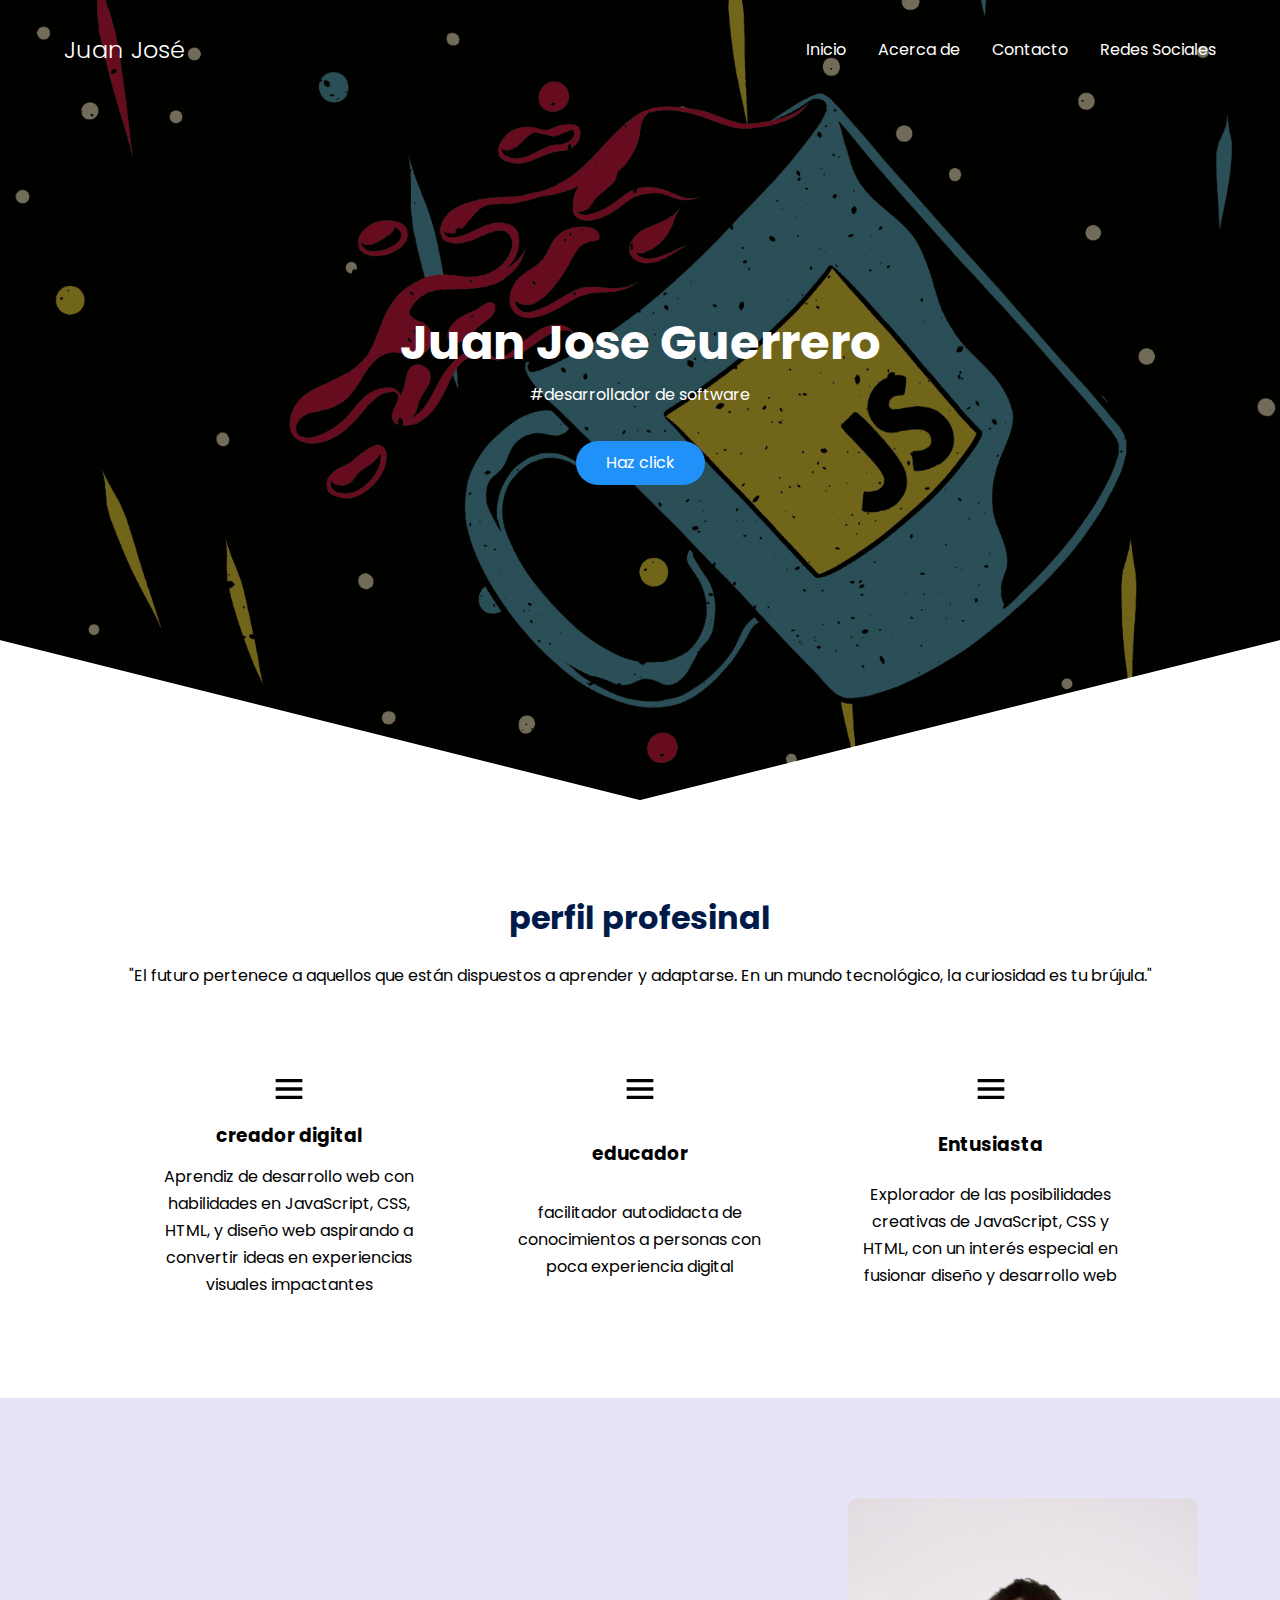
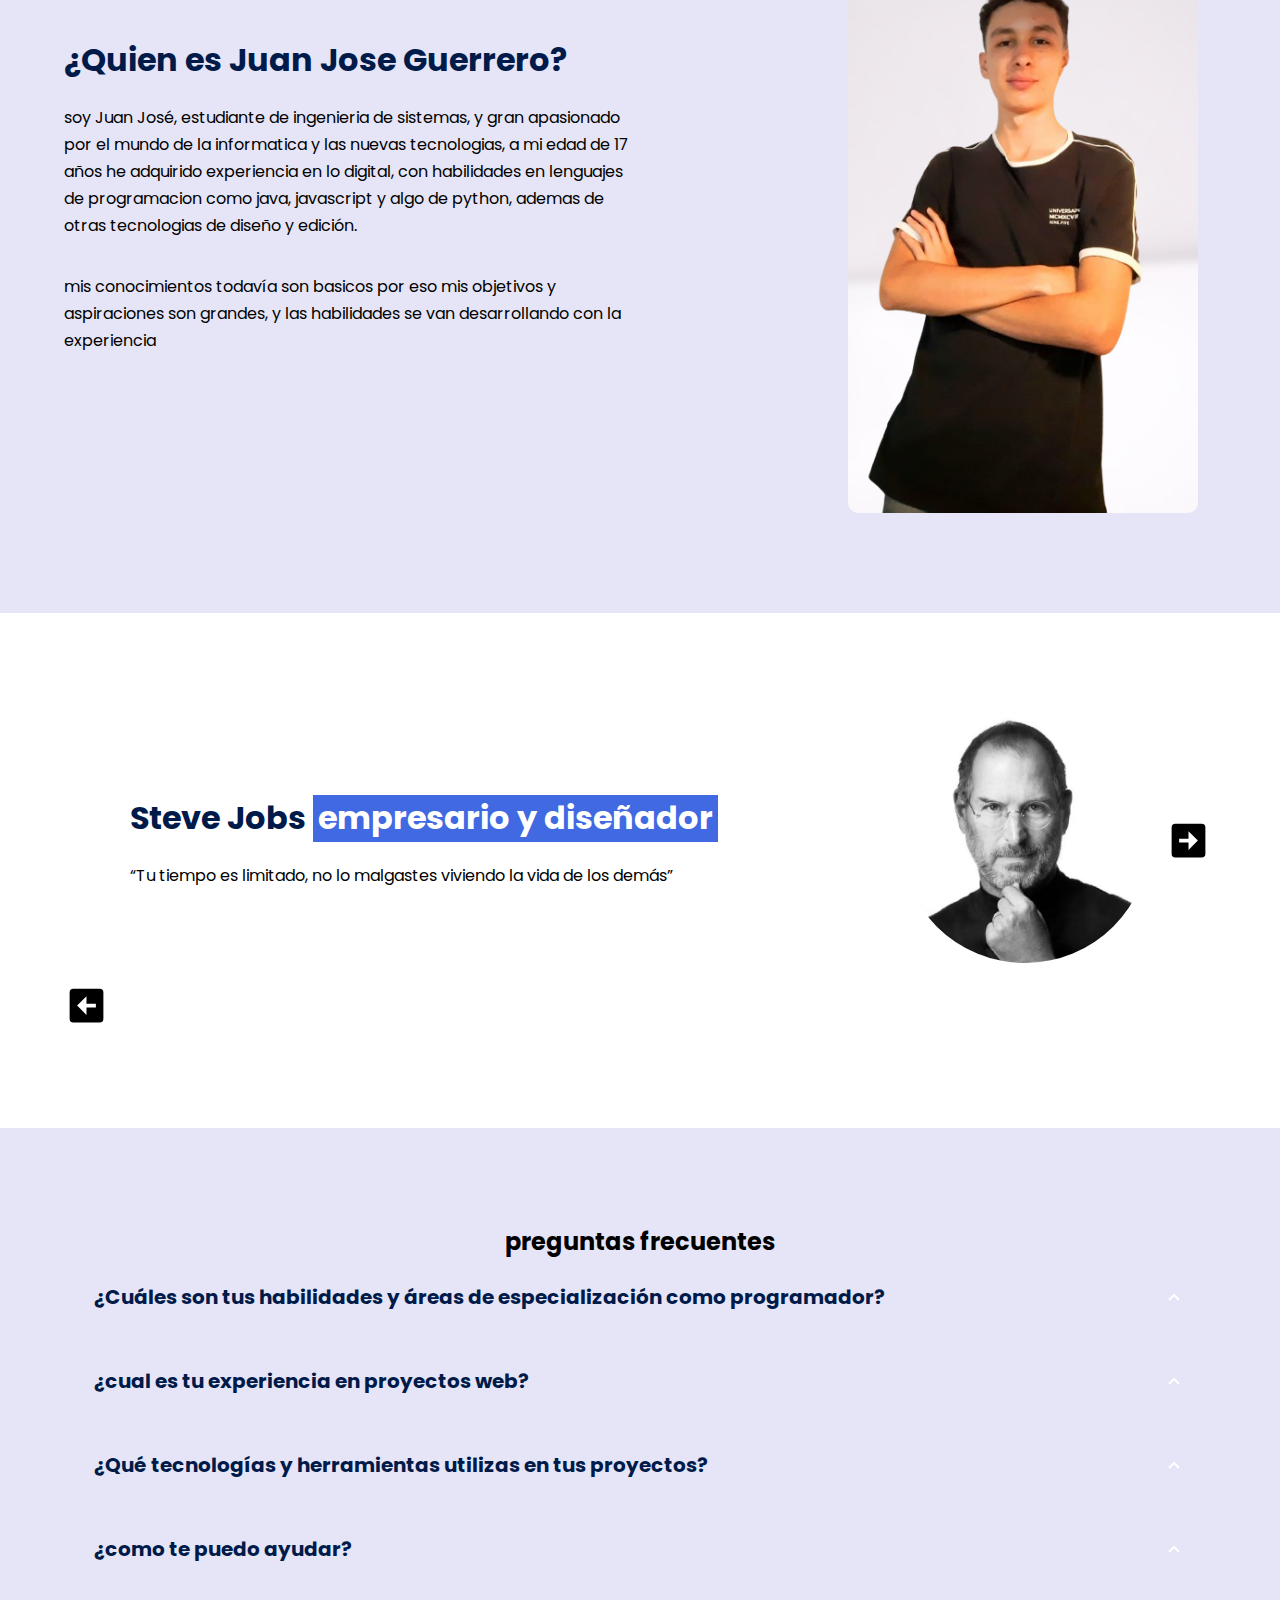
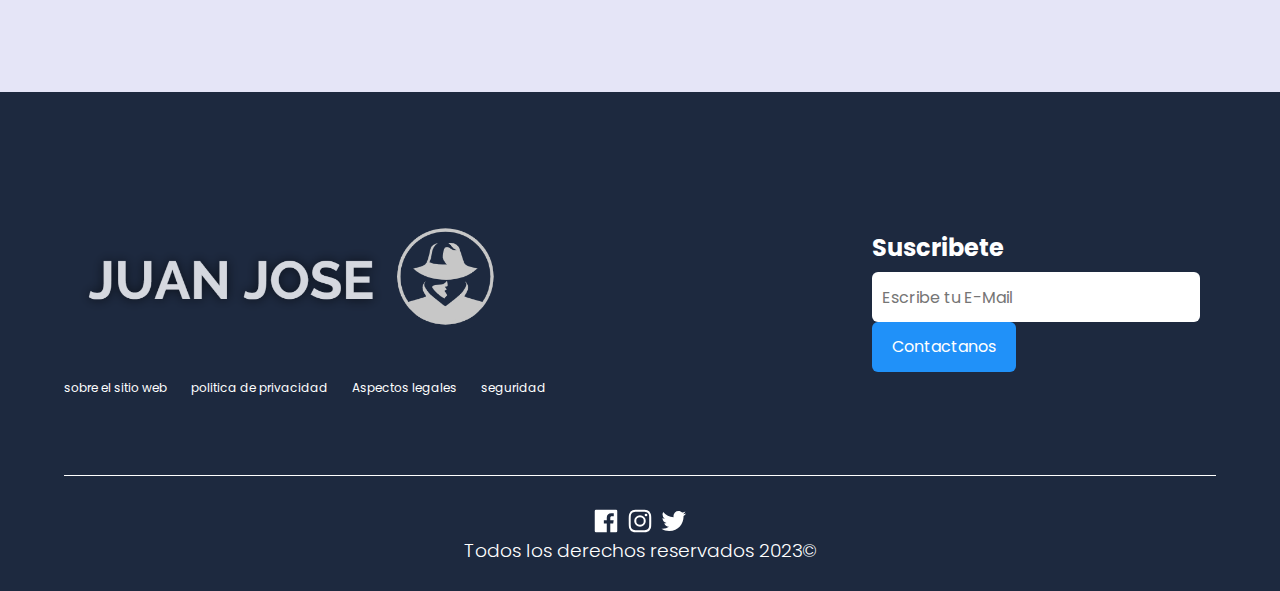
==== commit e1b2d076: "ultima actualizacion para subir" ====
--- a/index.html
+++ b/index.html
@@ -14,21 +14,21 @@
     <header class="person">
         <nav class="nav container">
             <div class="nav_logo">
-                <h2 class="nav_title">Juan José</h2>
+                <h2 class="nav_title" id="texto_principal">Juan José</h2>
             </div>
             <!-- ul.nav_link.nav_link_menu>(li.nav_items>a.nav_links{Texto})*4 -->
             <ul class="nav_link nav_link_menu">
                 <li class="nav_items">
-                    <a href="#" class="nav_links">Inicio</a>
-                </li>
-                <li class="nav_items">
-                    <a href="#" class="nav_links">Acerca de</a>
-                </li>
-                <li class="nav_items">
-                    <a href="#" class="nav_links">Contacto</a>
-                </li>
-                <li class="nav_items">
-                    <a href="#" class="nav_links">Redes Sociales</a>
+                    <a href="/index.html" class="nav_links">Inicio</a>
+                </li>
+                <li class="nav_items">
+                    <a href="/html/InfoS.html" class="nav_links">Acerca de</a>
+                </li>
+                <li class="nav_items">
+                    <a href="/html/contacto.html" class="nav_links">Contacto</a>
+                </li>
+                <li class="nav_items">
+                    <a href="#redes" class="nav_links">Redes Sociales</a>
                 </li>
                 <img src="icons/exit.svg" alt="Icon Exit" class="nav_close">
             </ul>
@@ -96,46 +96,24 @@
                 <img src="" alt="" class="testimony_arrow" id="before">
                 <section class="testimony_body testimony_body--show" data-id="1">
                     <div class="testimony_texts"> 
-                        <h2 class="subtitle"> 
-                            <span class="testimony_course"> docente de la ufpso</span>
+                        <h2 class="subtitle"> Steve Jobs
+                            <span class="testimony_course"> empresario y diseñador </span>
                         </h2>
-                        <p class="testimony_review"> lorem ipsum dolor, sit amet </p>
+                        <p class="testimony_review"> “Tu tiempo es limitado, no lo malgastes viviendo la vida de los demás”</p>
                     </div>
                     <figure class="testimony_picture">
-                        <img src="images/face1.jpg" alt="foto usuario" class="testimony_img">
+                        <img src="images/steve-jobs.jpg" alt="foto usuario" class="testimony_img">
                     </figure>
                 </section>
                 <section class="testimony_body " data-id="1">
                     <div class="testimony_texts"> 
-                        <h2 class="subtitle"> my nombre es Wilder Duarte
-                            <span class="testimony_course"> docente de la ufpso</span>
+                        <h2 class="subtitle"> Elon Musk
+                            <span class="testimony_course"> empresario y magnete</span>
                         </h2>
-                        <p class="testimony_review"> lorem ipsum dolor, sit amet </p>
+                        <p class="testimony_review"> "Creo mis compañías para suplir necesidades, no por el mero hecho de crearlas" </p>
                     </div>
                     <figure class="testimony_picture">
-                        <img src="images/face2.jpg" alt="foto usuario" class="testimony_img">
-                    </figure>
-                </section>
-                <section class="testimony_body " data-id="1">
-                    <div class="testimony_texts"> 
-                        <h2 class="subtitle"> my nombre es Wilder Duarte
-                            <span class="testimony_course"> docente de la ufpso</span>
-                        </h2>
-                        <p class="testimony_review"> lorem ipsum dolor, sit amet </p>
-                    </div>
-                    <figure class="testimony_picture">
-                        <img src="images/face3.jpg" alt="foto usuario" class="testimony_img">
-                    </figure>
-                </section>
-                <section class="testimony_body " data-id="1">
-                    <div class="testimony_texts"> 
-                        <h2 class="subtitle"> my nombre es Wilder Duarte
-                            <span class="testimony_course"> docente de la ufpso</span>
-                        </h2>
-                        <p class="testimony_review"> lorem ipsum dolor, sit amet </p>
-                    </div>
-                    <figure class="testimony_picture">
-                        <img src="images/face4.jpg" alt="foto usuario" class="testimony_img">
+                        <img src="images/Elon-Musk.jpg" alt="foto usuario" class="testimony_img">
                     </figure>
                 </section>
                     <img src="icons/rightarrow.svg" alt="Icons" class="testimony_arrow" id="next">
@@ -237,7 +215,7 @@
             </form>
         </section>
         <section class="footer_copy container">
-            <div class="footer_social">
+            <div class="footer_social" id="redes">
                 <a href="https://www.facebook.com/juanjose.guerrero.1401933" class="footer_icon"><img src="icons/facebook.svg" alt="Icon Facebook" class="footer_img"></a>
                 <a href="https://www.instagram.com/juanjo_g23/" class="footer_icon"><img src="icons/instagram.svg" alt="Icon Instagram" class="footer_img"></a>
                 <a href="https://twitter.com/Juanjos47950758" class="footer_icon"><img src="icons/twitter.svg" alt="Icon Twitter" class="footer_img"></a>
--- a/css/style.css
+++ b/css/style.css
@@ -14,6 +14,7 @@
 }
 
 /* front page */
+
 
 .container{
     width: 90%;
@@ -46,6 +47,12 @@
     background-size: cover;
     clip-path: polygon(100% 0, 100% 80%, 50% 100%, 0 80%, 0 0);
     z-index: -1;
+}
+
+@media (max-width: 630px) {
+    #texto_principal{
+        display: none;
+    }
 }
 
 /* nav */
@@ -211,9 +218,11 @@
     filter: brightness(50%), saturate(321%);
     height: auto;
     transition: transform .3s;
-
-    
-}
+    
+
+    
+}
+
 
 .options_img:hover{
     transform: scale(1.2);
